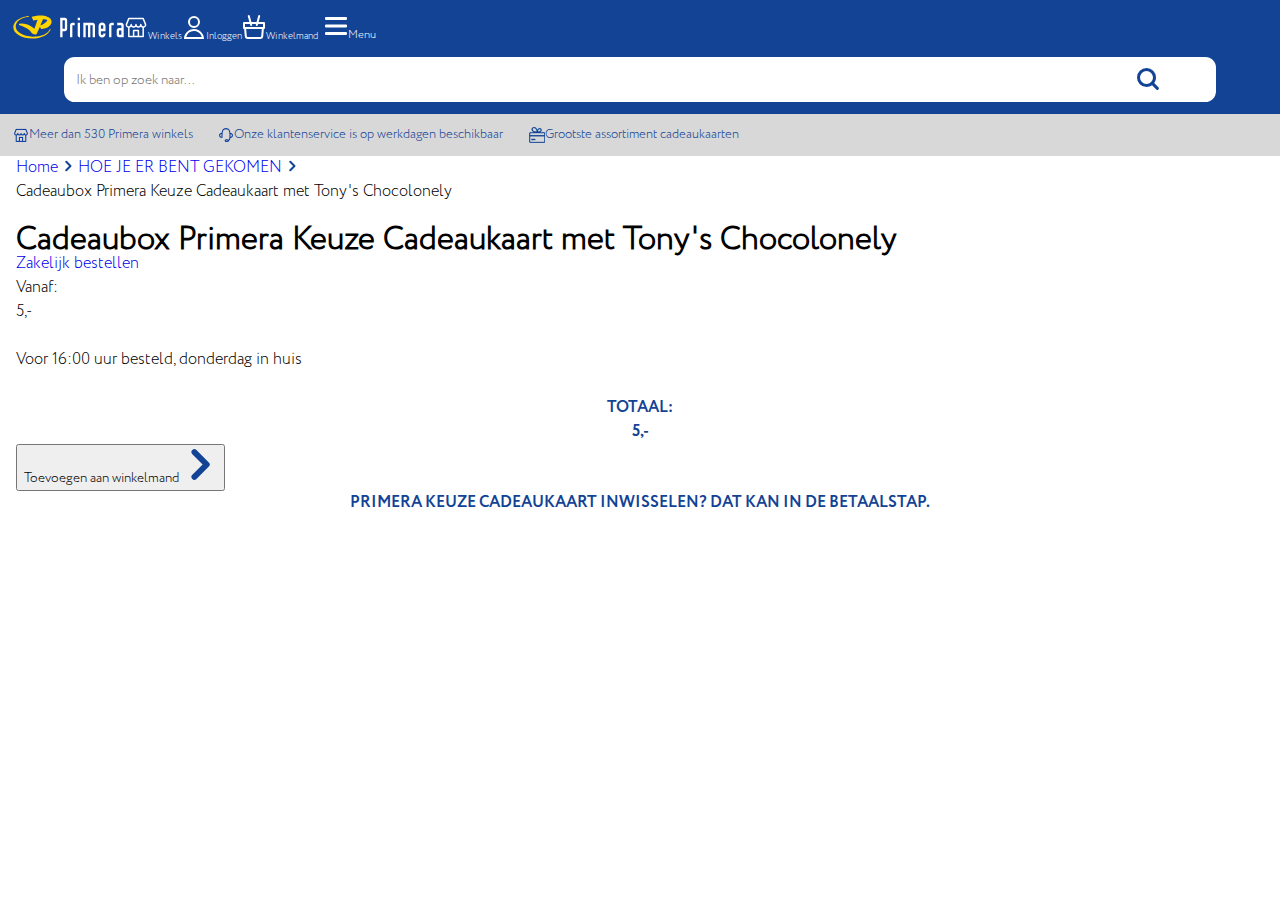
==== cadeaubox.html @ 5484b7c7 "Add files via upload" ====
<!DOCTYPE html>
<html lang="nl">
	


<head>
	<meta charset="UTF-8">
	<meta name="author" content="jouw naam">
	<meta name="viewport" content="width=device-width, initial-scale=1">
	
	<title>Cadeaubox</title>
	
	<link href="styles/product.css" rel="stylesheet">
	<link rel="icon" type="image/svg+xml" href="images/favicon.svg">
</head>

<body>

    <header>
		<ul>
			<li>
				<a href="index.html"><img src="images/icons/logo_primera.svg" alt="het logo van de Primera"></a>
			</li>
			<li>
				<a href="cadeaubox.html"><img src="images/icons/winkel_icon.svg" alt="">Winkels</a> 		<!-- moet er een alt? -->
			</li>	
			<li>
				<a href=""><img src="images/icons/account_icon.svg" alt="">Inloggen</a>
			</li>
			<li>
				<a href=""><img src="images/icons/winkelmand_icon.svg" alt="">Winkelmand</a>
			</li>

		<!-- met hulp van codepen -->
			<button aria-hidden="false">
				<img src="images/icons/hamburger_icon.svg" alt="">Menu
			</button>
	</ul>

		<nav> <!-- menu -->
			<article>
				<button aria-hidden="false">
					<img src="images/icons/menu_sluit_icon.svg" alt="kruisje om menu te sluiten">
				</button>

				<p>Menu</p>
			</article>

			<ul>
				<li>
					<a href="#"><img src="images/icons/pijltje_blauw_icon.svg" alt="">Cadeaukaarten</a>
				</li>
				<li>
					<a href="#"><img src="images/icons/pijltje_blauw_icon.svg" alt="">Digitale cadeaukaarten</a>
				</li>
				<li>
					<a href="#"><img src="images/icons/pijltje_blauw_icon.svg" alt="">Cadeaus met naam & foto</a>
				</li>
			</ul>

			<ul>
				<li>
					<a href="#">Winkels</a>
				</li>
				<li>
					<a href="#">Folder</a>
				</li>
				<li>
					<a href="#">Primera Keuze Cadeaukaart</a>
				</li>
			</ul>
		</nav>

		<form>
			<input type="text" placeholder="Ik ben op zoek naar...">
		</form>

		<ul>
			<li>
				<a href="#"><img src="/images/icons/kleine_winkel.png">Meer dan 530 Primera winkels</a>
			</li>
			<li>
				<a href="#"><img src="/images/icons/headset.png">Onze klantenservice is op werkdagen beschikbaar</a>
			</li>
			<li>
				<a href="#"><img src="/images/icons/cadeaukaart.png">Grootste assortiment cadeaukaarten</a>
			</li>
		</ul>

	</header>



    <main>

        <a href="index.html">Home</a>
        <img src="/images/icons/pijltje_blauw_icon.svg" alt="">
        <a href="#">HOE JE ER BENT GEKOMEN</a>
        <img src="/images/icons/pijltje_blauw_icon.svg" alt="">
        <p>Cadeaubox Primera Keuze Cadeaukaart met Tony's Chocolonely</p>

        <img src="" alt="">
        <img src="" alt="">

        <section>
            <h1>Cadeaubox Primera Keuze Cadeaukaart met Tony's Chocolonely</h1>
            <a href="#">Zakelijk bestellen</a>
            <p>Vanaf:<p>
            <p>5,-</p>

            <img src="" alt="">
            <p>Voor 16:00 uur besteld, donderdag in huis</p>
            <img src="" alt="">
        </section>

        <!-- <section>   PRIJSKEUZE  </section> -->

        <article>
            <p>Totaal:</p>
            <p>5,-</p> <!-- micro interactie -->
            <button aria-hidden="false">
                <!-- micro interactie -->
                Toevoegen aan winkelmand
                <img src="/images/icons/pijltje_blauw_icon.svg" alt="">
            </button>
            <p>Primera Keuze Cadeaukaart inwisselen? Dat kan in de betaalstap.</p>
        </article>



    </main>



    
	<script defer src="scripts/script.js"></script>
</body>

</html>
---- styles/product.css ----
@font-face {
    font-family: 'Circe-Regular';
    src: url('/assets/CRC35.otf');
    font-style: normal;
  }
  
  @font-face {
    font-family: 'Circe-Bold';
    src: url('/assets/CRC65.otf');
    font-style: normal;
  }
  
  @font-face {
    font-family: 'EurostileLtStd-Cn';
    src: url('/assets/EurostileLTStd-Cn.otf');
    font-style: normal;
  }
  
  @font-face {
    font-family: 'EurostileLtStd-Bold';
    src: url('/assets/EurostileLTStd_Bold_Condensed.otf');
    font-style: normal;
  }
  
  
  
  
  
  /**************/
  /* CSS REMEDY */
  /**************/
  *, *::after, *::before {
    box-sizing:border-box;  
  }
  
  
  
  
  
  
  /*********************/
  /* CUSTOM PROPERTIES */
  /*********************/
  :root {
      /* startje */
      --color-text:#111;
      --color-background:#eee;
  }
  
  
  
  
  
  /****************/
  /* JOUW STYLING */
  /****************/
  
  /* jouw code */
  * {
    margin: 0;
    text-decoration: none;
    font-family: 'Circe-Regular','Helvetica Neue',sans-serif;
  }
  
  
  body {
      background-color: #fff;
    font-weight: 400;
    line-height: 24px;
  }
  
  
  
  
  
  /* ---------------- */
  /* ---- header ---- */
  /* ---------------- */
  header {
    font-size: 0.8rem;
    line-height: 12px;
    background-color: #134395;;
    padding: 1em;
  }
  
  
  header ul:nth-child(1) {
    display: flex;
    flex-direction: row;
    align-items: center;
    padding: 0;
  }
  
  header ul:nth-child(1) li {
    list-style: none;
    display: flex;
    justify-content: center;
  }
  
  header ul:nth-child(1) a {
      color: #fff;
      text-decoration: none;
    font-size: 0.6rem;
  
    /* width: 2.5em; */
  }
  
  
  header ul:nth-child(1) a img {
    height: 2.5em;
  }
  
  
  
  /* --- zoekbalk --- */
  form {
    text-align: center;
    margin: 1em 0 1em 0;
  }
  
  
  form input {
    border: none;
    border-radius: .8em;
    height: 45px;
    width: 90vw;
    padding: 9px 45px 7px 12px;
    color: #454545;
  
    /* background image idee van https://stackoverflow.com/questions/63179896/displaying-an-image-in-search-bar-html */
    background-image: url("/images/icons/zoek_icon.svg");
    background-repeat: no-repeat;
    background-position: 95%;
    background-size: 1.8em;
  }
  
  
  
  /* --- Het menu --- */
  header button {
    background-color: transparent;
    color: #fff;
    border: none;
    font-size: 0.7rem;
  }
  
  
  header nav {
    background: #e6e8f7;
    position: fixed;
    inset: 0; /* inset is links, rechts, boven en onder samen */
    translate: 100% 0;
    font-size: 1.5rem;
  }
  
  
  header nav.openMenu {
    translate: 0;
    transition: 0.3s;
  }
  
  /* tekst en knop bovenin */
  nav article {
    display: grid;
    grid-template-columns: 1fr 1fr 1fr;
    padding: .6em .5em;
    align-items: center;
  }
  
  
  article button {
    grid-column: -1;
  }
  
  
  article button img {
    width: 35px;
    height: auto;
  }
  
  
  article p {
    grid-column: 2;
    text-align: center;
    color: #134395;
    text-transform: uppercase;
    font-size: 1rem;
    grid-area: 1/4/1/1; /* Met hulp van Demi */
    font-family: 'Circe-Bold','Helvetica Neue',sans-serif;
  }
  
  /* nav elementen wit */
  nav ul {
    width: 100%;
    padding: 0;
  }
  
  
  nav li {
    list-style: none;
    background-color: #fff;
    line-height: 24px;
    border-bottom: 1px solid #a6b2e7;
    padding: .6em .8em .6em .6em;
  }
  
  
  nav img {
    width: .6em;
    height: auto;
    /* justify-content: flex-end; */
  }
  
  
  nav li a {
    color: #134395;
    font-weight: 300;
    font-size: 1.3rem;
  }
  
  
  nav ul:nth-child(2) li:nth-child(1) { /* anders is de bovenste lijn dunner dan alle andere */
    border-top: 1px solid #a6b2e7;
  }
  
  /* nav elementen blauw */
  nav ul:nth-child(3) li {
    list-style: none;
    background-color: transparent;
    line-height: 24px;
  
    border-bottom: 1px solid #a6b2e7;
    width: 100%;
    padding: 8px 8px 8px 16px;
  }
  
  
  nav ul:nth-child(3) li a {
    font-size: 1rem;
    color: #134395;
    font-weight: 400;
  }
  
  
  nav ul:nth-child(3) li:nth-child(3) { /* zodat de onderste geen border heeft */
    border-bottom: 0;
  }
  
  
  
  /* --- onderste deel van header --- */
  header>ul:nth-of-type(2) {
    /* width: 100vw; */
    background-color: #d8d8d8;
    margin: 0 -1em -1em -1em; /* min om zo het hele scherm op te nemen */
    padding: 0;
    
    display: flex;
    flex-direction: row;
  }
  
  
  header>ul:nth-of-type(2)>li {
    list-style: none;
    padding: 1em;
  
    /* flex-direction: column; */
  }
  
  
  header>ul:nth-of-type(2) a {
    color: #134395;;
    display: flex;
    align-items: center;
  }
  
  
  header>ul:nth-of-type(2) img {
    width: 1rem;
    height: auto;
  }
  
  
  /* header>ul>li:nth-child(1) {
    translate: -100% 0;
  } */

  
  


/* -------------- */
/* ---- main ---- */
/* -------------- */
main {
    padding: 0 1em;
  }
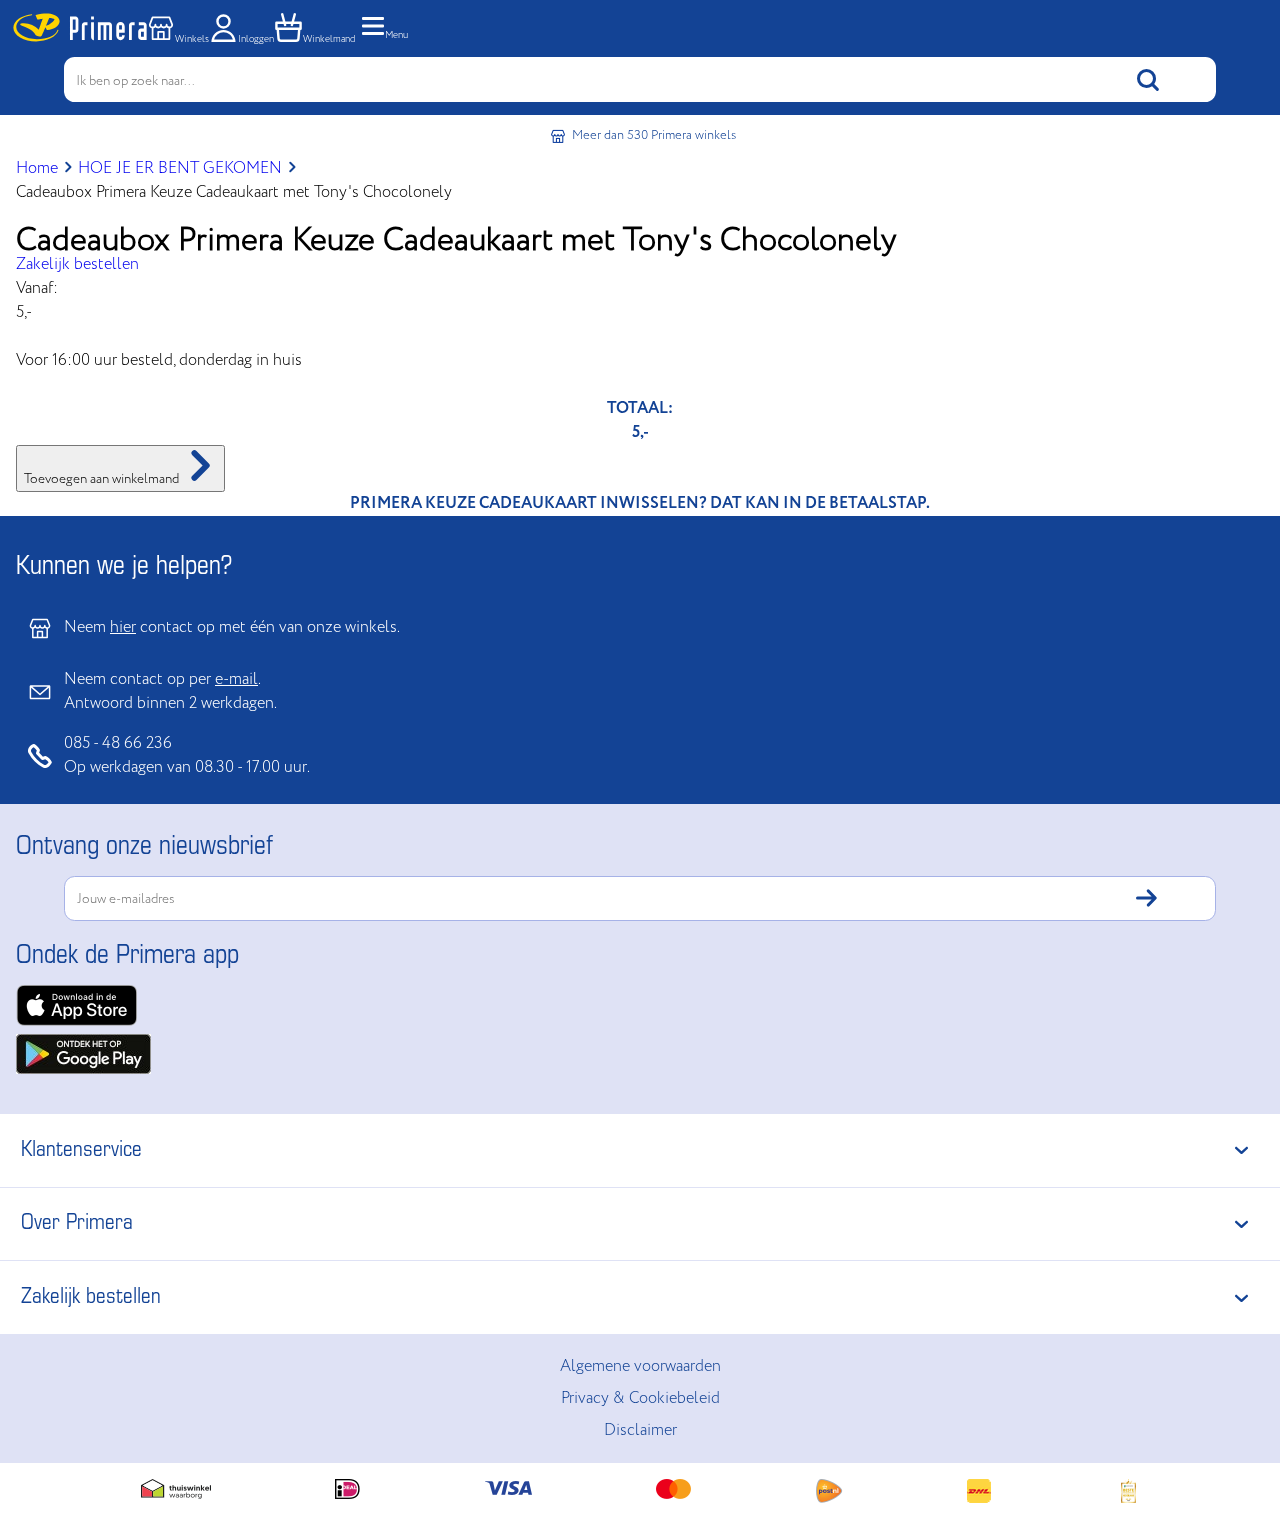
==== commit caea6831: "Add files via upload" ====
--- a/cadeaubox.html
+++ b/cadeaubox.html
@@ -16,7 +16,7 @@
 
 <body>
 
-    <header>
+	<header>
 		<ul>
 			<li>
 				<a href="index.html"><img src="images/icons/logo_primera.svg" alt="het logo van de Primera"></a>
@@ -25,20 +25,19 @@
 				<a href="cadeaubox.html"><img src="images/icons/winkel_icon.svg" alt="">Winkels</a> 		<!-- moet er een alt? -->
 			</li>	
 			<li>
-				<a href=""><img src="images/icons/account_icon.svg" alt="">Inloggen</a>
-			</li>
-			<li>
-				<a href=""><img src="images/icons/winkelmand_icon.svg" alt="">Winkelmand</a>
-			</li>
-
-		<!-- met hulp van codepen -->
+				<a href="#"><img src="images/icons/account_icon.svg" alt="">Inloggen</a>
+			</li>
+			<li>
+				<a href="#"><img src="images/icons/winkelmand_icon.svg" alt="">Winkelmand</a>
+			</li>
+
 			<button aria-hidden="false">
 				<img src="images/icons/hamburger_icon.svg" alt="">Menu
 			</button>
-	</ul>
+		</ul>
 
 		<nav> <!-- menu -->
-			<article>
+			<article aria-hidden="true">
 				<button aria-hidden="false">
 					<img src="images/icons/menu_sluit_icon.svg" alt="kruisje om menu te sluiten">
 				</button>
@@ -46,7 +45,7 @@
 				<p>Menu</p>
 			</article>
 
-			<ul>
+			<ul aria-hidden="true">
 				<li>
 					<a href="#"><img src="images/icons/pijltje_blauw_icon.svg" alt="">Cadeaukaarten</a>
 				</li>
@@ -58,7 +57,7 @@
 				</li>
 			</ul>
 
-			<ul>
+			<ul aria-hidden="true">
 				<li>
 					<a href="#">Winkels</a>
 				</li>
@@ -77,13 +76,13 @@
 
 		<ul>
 			<li>
-				<a href="#"><img src="/images/icons/kleine_winkel.png">Meer dan 530 Primera winkels</a>
-			</li>
-			<li>
-				<a href="#"><img src="/images/icons/headset.png">Onze klantenservice is op werkdagen beschikbaar</a>
-			</li>
-			<li>
-				<a href="#"><img src="/images/icons/cadeaukaart.png">Grootste assortiment cadeaukaarten</a>
+				<a href="#"><img src="images/icons/kleine_winkel.png" alt="">Meer dan 530 Primera winkels</a>
+			</li>
+			<li>
+				<a href="#"><img src="images/icons/headset.png" alt="">Onze klantenservice is op werkdagen beschikbaar</a>
+			</li>
+			<li>
+				<a href="#"><img src="images/icons/cadeaukaart.png" alt="">Grootste assortiment cadeaukaarten</a>
 			</li>
 		</ul>
 
@@ -131,6 +130,74 @@
     </main>
 
 
+	<footer>
+
+		<section>
+			<h2>Kunnen we je helpen?</h2>
+			<img src="images/icons/winkel_icon.svg" alt="">
+			<img src="images/icons/mail_icon.svg" alt="">
+			<img src="images/icons/telefoon_icon.svg" alt="">
+			<p>Neem <a href="#">hier</a> contact op met één van onze winkels.</p>
+			<p>Neem contact op per <a href="#">e-mail</a>. 
+				<br> Antwoord binnen 2 werkdagen.</p>
+			<p>085 - 48 66 236 
+				<br> Op werkdagen van 08.30 - 17.00 uur.</p>
+		</section>
+
+		<section>
+			<h2>Ontvang onze nieuwsbrief</h2>
+			<form>
+				<input type="text" placeholder="Jouw e-mailadres">
+			</form>
+			<h3>Ondek de Primera app</h3>
+			<a href="#"><img src="images/app-store-badge.png" alt=""></a>
+			<a href="#"><img src="images/play-store-badge.jpg" alt=""></a>
+		</section>
+
+		<ul>
+			<li>Klantenservice <img src="images/icons/pijltje_omlaag_icon.svg" alt=""></li>
+			<li>Over Primera <img src="images/icons/pijltje_omlaag_icon.svg" alt=""></li>
+			<li>Zakelijk bestellen <img src="images/icons/pijltje_omlaag_icon.svg" alt=""></li>
+		</ul>
+
+		<ul>
+			<li>
+				<a href="#">Algemene voorwaarden</a>
+			</li>
+			<li>
+				<a href="#">Privacy & Cookiebeleid</a>
+			</li>
+			<li>
+				<a href="#">Disclaimer</a>
+			</li>
+		</ul>
+
+		<article>
+			<a href="#">
+				<img src="images/footer_2.png" alt="het logo van Thuiswinkel Waarborg">
+			</a>
+			<a href="#">
+				<img src="images/footer_3.png" alt="het logo van Ideal">
+			</a>
+			<a href="#">
+				<img src="images/footer_4.png" alt="het logo van Visa">
+			</a>
+			<a href="#">
+				<img src="images/footer_5.png" alt="het logo van Mastercard">
+			</a>
+			<a href="#">
+				<img src="images/footer_6.png" alt="het logo van PostNL">
+			</a>
+			<a href="#">
+				<img src="images/footer_7.png" alt="het logo van DHL">
+			</a>
+			<a href="#">
+				<img src="images/footer_1.png" alt="het logo van ABN-AMRO retailer of the year Netherlands, 2021 tot 2022">
+			</a>
+		</article>
+
+	</footer>
+
 
     
 	<script defer src="scripts/script.js"></script>
--- a/styles/product.css
+++ b/styles/product.css
@@ -74,224 +74,470 @@
   
   
   /* ---------------- */
-  /* ---- header ---- */
-  /* ---------------- */
-  header {
-    font-size: 0.8rem;
-    line-height: 12px;
-    background-color: #134395;;
-    padding: 1em;
-  }
-  
-  
-  header ul:nth-child(1) {
-    display: flex;
-    flex-direction: row;
-    align-items: center;
-    padding: 0;
-  }
-  
-  header ul:nth-child(1) li {
-    list-style: none;
-    display: flex;
-    justify-content: center;
-  }
-  
-  header ul:nth-child(1) a {
-      color: #fff;
-      text-decoration: none;
-    font-size: 0.6rem;
-  
-    /* width: 2.5em; */
-  }
-  
-  
-  header ul:nth-child(1) a img {
-    height: 2.5em;
-  }
-  
-  
-  
-  /* --- zoekbalk --- */
-  form {
-    text-align: center;
-    margin: 1em 0 1em 0;
-  }
-  
-  
-  form input {
-    border: none;
-    border-radius: .8em;
-    height: 45px;
-    width: 90vw;
-    padding: 9px 45px 7px 12px;
-    color: #454545;
-  
-    /* background image idee van https://stackoverflow.com/questions/63179896/displaying-an-image-in-search-bar-html */
-    background-image: url("/images/icons/zoek_icon.svg");
-    background-repeat: no-repeat;
-    background-position: 95%;
-    background-size: 1.8em;
-  }
-  
-  
-  
-  /* --- Het menu --- */
-  header button {
-    background-color: transparent;
-    color: #fff;
-    border: none;
-    font-size: 0.7rem;
-  }
-  
-  
-  header nav {
-    background: #e6e8f7;
-    position: fixed;
-    inset: 0; /* inset is links, rechts, boven en onder samen */
-    translate: 100% 0;
-    font-size: 1.5rem;
-  }
-  
-  
-  header nav.openMenu {
-    translate: 0;
-    transition: 0.3s;
-  }
-  
-  /* tekst en knop bovenin */
-  nav article {
-    display: grid;
-    grid-template-columns: 1fr 1fr 1fr;
-    padding: .6em .5em;
-    align-items: center;
-  }
-  
-  
-  article button {
-    grid-column: -1;
-  }
-  
-  
-  article button img {
-    width: 35px;
-    height: auto;
-  }
-  
-  
-  article p {
-    grid-column: 2;
-    text-align: center;
-    color: #134395;
-    text-transform: uppercase;
-    font-size: 1rem;
-    grid-area: 1/4/1/1; /* Met hulp van Demi */
-    font-family: 'Circe-Bold','Helvetica Neue',sans-serif;
-  }
-  
-  /* nav elementen wit */
-  nav ul {
-    width: 100%;
-    padding: 0;
-  }
-  
-  
-  nav li {
-    list-style: none;
-    background-color: #fff;
-    line-height: 24px;
-    border-bottom: 1px solid #a6b2e7;
-    padding: .6em .8em .6em .6em;
-  }
-  
-  
-  nav img {
-    width: .6em;
-    height: auto;
-    /* justify-content: flex-end; */
-  }
-  
-  
-  nav li a {
-    color: #134395;
-    font-weight: 300;
-    font-size: 1.3rem;
-  }
-  
-  
-  nav ul:nth-child(2) li:nth-child(1) { /* anders is de bovenste lijn dunner dan alle andere */
-    border-top: 1px solid #a6b2e7;
-  }
-  
-  /* nav elementen blauw */
-  nav ul:nth-child(3) li {
-    list-style: none;
-    background-color: transparent;
-    line-height: 24px;
-  
-    border-bottom: 1px solid #a6b2e7;
-    width: 100%;
-    padding: 8px 8px 8px 16px;
-  }
-  
-  
-  nav ul:nth-child(3) li a {
-    font-size: 1rem;
-    color: #134395;
-    font-weight: 400;
-  }
-  
-  
-  nav ul:nth-child(3) li:nth-child(3) { /* zodat de onderste geen border heeft */
-    border-bottom: 0;
-  }
-  
-  
-  
-  /* --- onderste deel van header --- */
-  header>ul:nth-of-type(2) {
-    /* width: 100vw; */
-    background-color: #d8d8d8;
-    margin: 0 -1em -1em -1em; /* min om zo het hele scherm op te nemen */
-    padding: 0;
-    
-    display: flex;
-    flex-direction: row;
-  }
-  
-  
-  header>ul:nth-of-type(2)>li {
-    list-style: none;
-    padding: 1em;
-  
-    /* flex-direction: column; */
-  }
-  
-  
-  header>ul:nth-of-type(2) a {
-    color: #134395;;
-    display: flex;
-    align-items: center;
-  }
-  
-  
-  header>ul:nth-of-type(2) img {
-    width: 1rem;
-    height: auto;
-  }
-  
-  
-  /* header>ul>li:nth-child(1) {
-    translate: -100% 0;
-  } */
-
-  
-  
-
+/* ---- header ---- */
+/* ---------------- */
+header {
+  font-size: 0.8rem;
+  line-height: 12px;
+  background-color: #134395;;
+  padding: 1em;
+}
+
+
+header ul:nth-child(1) {
+  display: flex;
+  padding: 0;
+}
+
+header ul:nth-child(1) li {
+  list-style: none;
+  display: flex;
+  text-align: center;
+
+}
+
+header ul:nth-child(1) a {
+	color: #fff;
+	text-decoration: none;
+  font-size: 0.6rem;
+  align-self: center;
+}
+
+
+header ul:nth-child(1) a img {
+  height: 3em;
+}
+
+
+
+/* --- zoekbalk --- */
+form {
+  text-align: center;
+  margin: 1em 0 1em 0;
+}
+
+
+form input {
+  border: none;
+  border-radius: .8em;
+  height: 45px;
+  width: 90vw;
+  padding: 9px 45px 7px 12px;
+  color: #454545;
+
+  /* background image idee van https://stackoverflow.com/questions/63179896/displaying-an-image-in-search-bar-html */
+  background-image: url("/images/icons/zoek_icon.svg");
+  background-repeat: no-repeat;
+  background-position: 95%;
+  background-size: 1.8em;
+}
+
+
+
+/* --- Het menu --- */
+header button {
+  background-color: transparent;
+  color: #fff;
+  border: none;
+  font-size: 0.6rem;
+  align-self: baseline;
+}
+
+
+header nav {
+  background: #e6e8f7;
+  position: fixed;
+  inset: 0; /* inset is links, rechts, boven en onder samen */
+  translate: 100% 0;
+  font-size: 1.5rem;
+  z-index: 1;  /* met hulp van https://css-tricks.com/almanac/properties/z/z-index/ */
+}
+
+
+header nav.openMenu {
+  translate: 0;
+  transition: 0.3s;
+}
+
+/* tekst en knop bovenin */
+nav article {
+  display: grid;
+  grid-template-columns: 1fr 1fr 1fr;
+  padding: .6em .5em;
+  align-items: center;
+}
+
+
+article button {
+  grid-column: -1;
+}
+
+
+article button img {
+  width: 35px;
+  height: auto;
+}
+
+
+article p {
+  grid-column: 2;
+  text-align: center;
+  color: #134395;
+  text-transform: uppercase;
+  font-size: 1rem;
+  grid-area: 1/4/1/1; /* Met hulp van Demi */
+  font-family: 'Circe-Bold','Helvetica Neue',sans-serif;
+}
+
+/* nav elementen wit */
+nav ul {
+  width: 100%;
+  padding: 0;
+}
+
+
+nav li {
+  list-style: none;
+  background-color: #fff;
+  line-height: 24px;
+  border-bottom: 1px solid #a6b2e7;
+  padding: .6em .8em .6em .6em;
+}
+
+
+nav li a {
+  color: #134395;
+  font-weight: 300;
+  font-size: 1.3rem;
+
+  display: flex;
+  justify-content: flex-start;
+}
+
+
+nav li a img {
+  width: .6em;
+  height: .6em;
+  align-self: center;
+  justify-self: flex-end;
+  /* margin-left: auto; */
+}
+
+
+nav ul:nth-child(2) li:nth-child(1) { /* anders is de bovenste lijn dunner dan alle andere */
+  border-top: 1px solid #a6b2e7;
+}
+
+/* nav elementen blauw */
+nav ul:nth-child(3) li {
+  list-style: none;
+  background-color: transparent;
+  line-height: 24px;
+
+  border-bottom: 1px solid #a6b2e7;
+  width: 100%;
+  padding: 8px 8px 8px 16px;
+}
+
+
+nav ul:nth-child(3) li a {
+  font-size: 1rem;
+  color: #134395;
+  font-weight: 400;
+}
+
+
+nav ul:nth-child(3) li:nth-child(3) { /* zodat de onderste geen border heeft */
+  border-bottom: 0;
+}
+
+
+
+/* --- onderste deel van header --- */
+header>ul:nth-of-type(2) {
+  background-color: #fff;
+  margin: 0 -1em -1em -1em; /* min om zo het hele scherm op te nemen */
+  padding: 0;
+
+  overflow: scroll; /* zorgt ervoor dat de lijst srolled */
+  white-space: nowrap; /* zorgt ervoor dat de lijst op gelijke hoogte blijft met hulp van https://developer.mozilla.org/en-US/docs/Web/CSS/white-space*/
+}
+
+
+header>ul:nth-of-type(2)>li {
+  list-style: none;
+  padding: 1em;
+
+  display: inline-block; /* zorgt ervoor dat de content niet meer ruimte opneemt dan gegeven > dus naast elkaar ipv onder */
+  width: 100vw;
+}
+
+
+header>ul:nth-of-type(2) a {
+  color: #134395;;
+  display: flex;
+  align-items: center;  /* voor image en text naast elkaar */
+  justify-content: center;
+}
+
+
+header>ul:nth-of-type(2) img {
+  width: 1rem;
+  height: auto;
+  margin: 0 0.5em;  /* voor ruimte tussen img en tekst (margin ipv padding vanwege borderbox) */
+}
+
+/* animatie */
+header>ul:nth-of-type(2)>li:nth-of-type(1) {
+  position: relative;
+  animation-name: balk;
+  animation-duration: 20s;
+  animation-delay: 0s;
+  animation-iteration-count: infinite;
+  animation-fill-mode: forwards;
+}
+
+
+@keyframes balk {
+  0%   {background-color:#fff; left:0vw; top:0vw;}
+  30%  {background-color:#fff; left:0vw; top:0vw;}
+  
+  33%  {background-color:#fff; left:-100vw; top:0vw;}
+  63%  {background-color:#fff; left:-100vw; top:0vw;}
+  
+  66%  {background-color:#fff; left:-200vw; top:0vw;}
+  96%  {background-color:#fff; left:-200vw; top:0vw;}
+}
+
+
+
+header>ul:nth-of-type(2)>li:nth-of-type(2) {
+  position: relative;
+  animation-name: balk2;
+  animation-duration: 20s;
+  animation-delay: 0s;
+  animation-iteration-count: infinite;
+  animation-fill-mode: forwards;
+
+}
+
+
+@keyframes balk2 {
+  0%   {background-color:#fff; left:0vw; top:0vw;}
+  30%  {background-color:#fff; left:0vw; top:0vw;}
+  
+  33%  {background-color:#fff; left:-100vw; top:0vw;}
+  63%  {background-color:#fff; left:-100vw; top:0vw;}
+  
+  66%  {background-color:#fff; left:-200vw; top:0vw;}
+  96%  {background-color:#fff; left:-200vw; top:0vw;}
+}
+
+
+
+header>ul:nth-of-type(2)>li:nth-of-type(3) {
+  position: relative;
+  animation-name: balk3;
+  animation-duration: 20s;
+  animation-delay: 0s;
+  animation-iteration-count: infinite;
+  animation-fill-mode: forwards;
+
+}
+
+
+@keyframes balk3 {
+  0%   {background-color:#fff; left:0vw; top:0vw;}
+  30%  {background-color:#fff; left:0vw; top:0vw;}
+  
+  33%  {background-color:#fff; left:-100vw; top:0vw;}
+  63%  {background-color:#fff; left:-100vw; top:0vw;}
+  
+  66%  {background-color:#fff; left:-200vw; top:0vw;}
+  96%  {background-color:#fff; left:-200vw; top:0vw;}
+}
+
+
+  
+  
 
 /* -------------- */
 /* ---- main ---- */
 /* -------------- */
 main {
     padding: 0 1em;
-  }+  }
+
+
+
+
+
+/* ---------------- */
+/* ---- footer ---- */
+/* ---------------- */
+
+/* --- kunnen we helpen --- */
+footer section:nth-of-type(1) {
+  background-color: #134395;
+  color: #fff;
+  display: grid;
+  grid-template-columns: 3em 1fr 1fr;
+  grid-template-rows: 1fr 1fr 1fr 1fr;
+
+  padding: 1rem 0 1rem 1rem;
+  align-items: center;
+}
+
+
+footer section:nth-of-type(1) h2 {
+  grid-column: 1/-1;
+  padding: 1.5rem 0 1rem 0;
+
+  font-family: 'EurostileLtStd-Cn','Helvetica Neue',sans-serif;
+  font-size: 1.6em;
+  font-weight: 400;
+}
+
+/* images */
+footer section:nth-of-type(1) img {
+  width: 1.5em;
+  justify-self: center; /* Met hulp van https://css-tricks.com/snippets/css/complete-guide-grid/ */
+}
+
+footer section:nth-of-type(1) img:nth-of-type(1) {
+  grid-row: 2;
+  grid-column: 1;
+}
+
+footer section:nth-of-type(1) img:nth-of-type(2) {
+  grid-row: 3;
+  grid-column: 1;
+}
+
+footer section:nth-of-type(1) img:nth-of-type(3) {
+  grid-row: 4;
+  grid-column: 1;
+}
+
+/* tekst */
+footer section:nth-of-type(1) a {
+  color: #fff;
+  text-decoration: underline;
+}
+
+footer section:nth-of-type(1) p:nth-of-type(1) {
+  grid-row: 2;
+  grid-column: 2/-1;
+  padding: 0 8em 0 0;
+}
+
+footer section:nth-of-type(1) p:nth-of-type(2) {
+  grid-row: 3;
+  grid-column: 2/-1;
+}
+
+footer section:nth-of-type(1) p:nth-of-type(3) {
+  grid-row: 4;
+  grid-column: 2/-1;
+}
+
+
+
+/* --- nieuwsbrief --- */
+footer section:nth-of-type(2) {
+  background-color: #DFE2F5;
+  color: #134395;
+  padding: 2rem 1rem 2rem 1rem;
+
+  display: flex;
+  flex-direction: column;
+}
+
+
+footer section:nth-of-type(2) h2, h3 {
+  font-family: 'EurostileLtStd-Cn','Helvetica Neue',sans-serif;
+  font-size: 1.6em;
+  font-weight: 400;
+  padding: 0 0 1rem 0;
+}
+
+
+footer form {
+  text-align: center;
+  margin: 0 0 1.5em 0;
+}
+
+
+footer form input {
+  border: solid .1rem;
+  border-color: #a6b2e7;
+  border-radius: .8em;
+  height: 45px;
+  width: 90vw;
+  padding: 9px 45px 7px 12px;
+  color: #134395;
+
+  background-image: url("/images/icons/inschrijven_icon.svg");
+  background-repeat: no-repeat;
+  background-position: 95%;
+  background-size: 1.8em;
+}
+
+
+
+/* --- uitklapbare lijst --- */
+footer>ul:nth-of-type(1) {
+  width: 100%;
+  padding: 0;
+}
+
+
+footer>ul:nth-of-type(1) li {
+  list-style: none;
+  background-color: #fff;
+  line-height: 1.5em;
+  border-bottom: 1px solid #DFE2F5;
+  padding: 1em 1.5em 1em 1em;
+
+  display: flex;
+  align-items: center;
+  justify-content: flex-start;
+
+  color: #134395;
+  font-weight: 400;
+  font-size: 1.3rem;
+  font-family: 'EurostileLtStd-Cn','Helvetica Neue',sans-serif;
+}
+
+
+footer>ul:nth-of-type(1) img {
+  width: .7em;
+  height: auto;
+  margin-left: auto;
+}
+
+
+
+/* --- onderste lijst --- */
+footer>ul:nth-of-type(2) {
+  background-color: #DFE2F5;
+  list-style: none;
+  text-align: center;
+  padding: 1rem 0 1rem 0;
+}
+
+
+footer>ul:nth-of-type(2) a {
+  color: #134395;
+  font-size: 1em;
+  line-height: 2rem;
+}
+
+
+
+/* --- afbeeldingen onderaan --- */
+footer article {
+  display: flex;
+  justify-content: space-evenly;
+  padding: 1em;
+}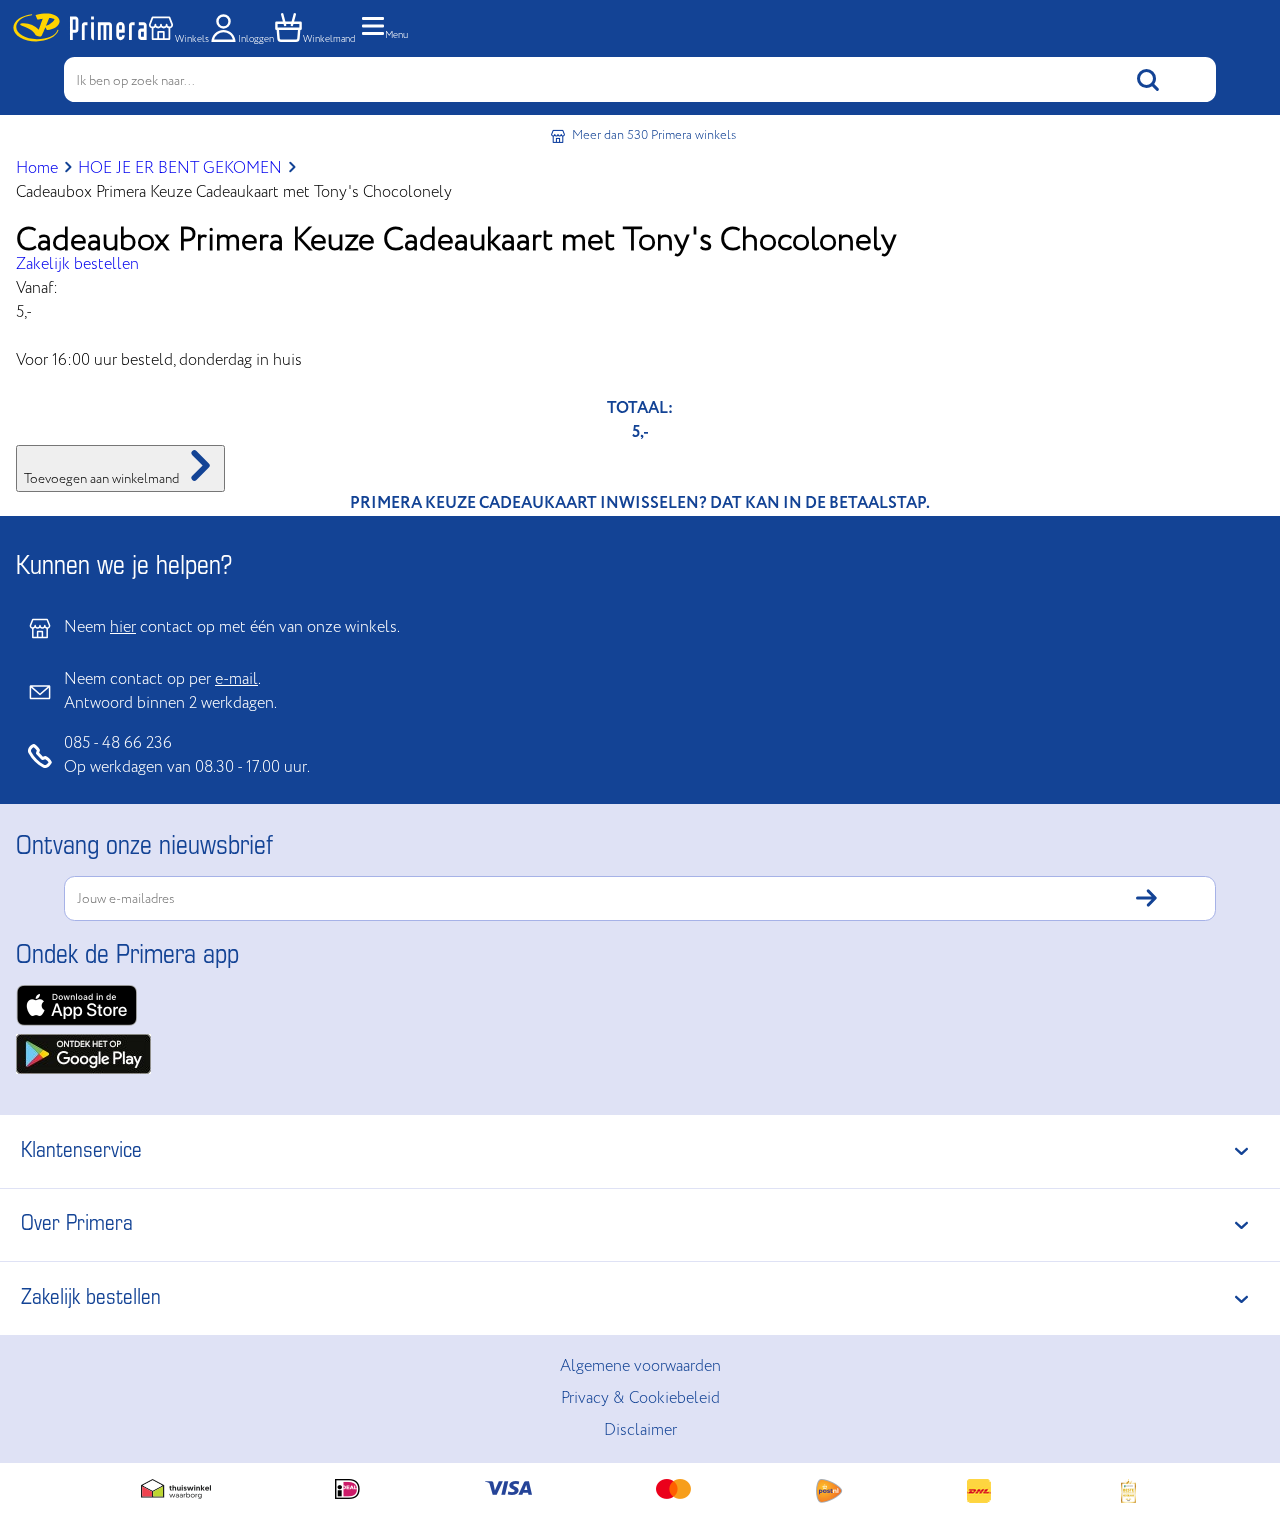
==== commit 2c0a7cb3: "Add files via upload" ====
--- a/cadeaubox.html
+++ b/cadeaubox.html
@@ -47,13 +47,13 @@
 
 			<ul aria-hidden="true">
 				<li>
-					<a href="#"><img src="images/icons/pijltje_blauw_icon.svg" alt="">Cadeaukaarten</a>
-				</li>
-				<li>
-					<a href="#"><img src="images/icons/pijltje_blauw_icon.svg" alt="">Digitale cadeaukaarten</a>
-				</li>
-				<li>
-					<a href="#"><img src="images/icons/pijltje_blauw_icon.svg" alt="">Cadeaus met naam & foto</a>
+					<a href="#">Cadeaukaarten<img src="images/icons/pijltje_blauw_icon.svg" alt=""></a>
+				</li>
+				<li>
+					<a href="#">Digitale cadeaukaarten<img src="images/icons/pijltje_blauw_icon.svg" alt=""></a>
+				</li>
+				<li>
+					<a href="#">Cadeaus met naam & foto<img src="images/icons/pijltje_blauw_icon.svg" alt=""></a>
 				</li>
 			</ul>
 
@@ -154,24 +154,43 @@
 			<a href="#"><img src="images/play-store-badge.jpg" alt=""></a>
 		</section>
 
+		<details> 	<!-- Met hulp van https://developer.mozilla.org/en-US/docs/Web/HTML/Element/summary -->
+			<summary>Klantenservice <img src="images/icons/pijltje_omlaag_icon.svg" alt=""></summary>
+			<article>
+				<a href="#">Saldo controleren</a>
+				<a href="#">Bestellen & ontvangen</a>
+				<a href="#">Betalen</a>
+			</article>
+		</details>
+		<details>
+			<summary>Over Primera <img src="images/icons/pijltje_omlaag_icon.svg" alt=""></summary>
+			<article>
+				<a href="#">Winkels</a>
+				<a href="#">Folder</a>
+				<a href="#">Ondernemer worden</a>
+			</article>
+		</details>
+		<details>
+			<summary>Zakelijk bestellen <img src="images/icons/pijltje_omlaag_icon.svg" alt=""></summary>
+			<article>	
+				<a href="#">Bestellen</a>
+				<a href="#">Offerte aanvragen</a>
+				<a href="#">Primera Keuze Cadeaukaart</a>
+			</article>
+		</details>
+
 		<ul>
-			<li>Klantenservice <img src="images/icons/pijltje_omlaag_icon.svg" alt=""></li>
-			<li>Over Primera <img src="images/icons/pijltje_omlaag_icon.svg" alt=""></li>
-			<li>Zakelijk bestellen <img src="images/icons/pijltje_omlaag_icon.svg" alt=""></li>
+			<li>
+				<a href="#">Algemene voorwaarden</a>
+			</li>
+			<li>
+				<a href="#">Privacy & Cookiebeleid</a>
+			</li>
+			<li>
+				<a href="#">Disclaimer</a>
+			</li>
 		</ul>
 
-		<ul>
-			<li>
-				<a href="#">Algemene voorwaarden</a>
-			</li>
-			<li>
-				<a href="#">Privacy & Cookiebeleid</a>
-			</li>
-			<li>
-				<a href="#">Disclaimer</a>
-			</li>
-		</ul>
-
 		<article>
 			<a href="#">
 				<img src="images/footer_2.png" alt="het logo van Thuiswinkel Waarborg">
@@ -197,6 +216,7 @@
 		</article>
 
 	</footer>
+
 
 
     
--- a/styles/product.css
+++ b/styles/product.css
@@ -1,24 +1,24 @@
 @font-face {
     font-family: 'Circe-Regular';
-    src: url('/assets/CRC35.otf');
+    src: url('../assets/CRC35.otf');
     font-style: normal;
   }
   
   @font-face {
     font-family: 'Circe-Bold';
-    src: url('/assets/CRC65.otf');
+    src: url('../assets/CRC65.otf');
     font-style: normal;
   }
   
   @font-face {
     font-family: 'EurostileLtStd-Cn';
-    src: url('/assets/EurostileLTStd-Cn.otf');
+    src: url('../assets/EurostileLTStd-Cn.otf');
     font-style: normal;
   }
   
   @font-face {
     font-family: 'EurostileLtStd-Bold';
-    src: url('/assets/EurostileLTStd_Bold_Condensed.otf');
+    src: url('../assets/EurostileLTStd_Bold_Condensed.otf');
     font-style: normal;
   }
   
@@ -37,43 +37,43 @@
   
   
   
-  
-  /*********************/
-  /* CUSTOM PROPERTIES */
-  /*********************/
-  :root {
-      /* startje */
-      --color-text:#111;
-      --color-background:#eee;
-  }
-  
-  
-  
-  
-  
-  /****************/
-  /* JOUW STYLING */
-  /****************/
-  
-  /* jouw code */
-  * {
-    margin: 0;
-    text-decoration: none;
-    font-family: 'Circe-Regular','Helvetica Neue',sans-serif;
-  }
-  
-  
-  body {
-      background-color: #fff;
-    font-weight: 400;
-    line-height: 24px;
-  }
-  
-  
-  
-  
-  
-  /* ---------------- */
+
+/*********************/
+/* CUSTOM PROPERTIES */
+/*********************/
+:root {
+    /* startje */
+    --color-text:#111;
+    --color-background:#eee;
+}
+
+
+
+
+
+/****************/
+/* JOUW STYLING */
+/****************/
+
+/* jouw code */
+* {
+  margin: 0;
+  text-decoration: none;
+  font-family: 'Circe-Regular','Helvetica Neue',sans-serif;
+}
+
+
+body {
+    background-color: #fff;
+  font-weight: 400;
+  line-height: 24px;
+}
+  
+  
+  
+  
+  
+/* ---------------- */
 /* ---- header ---- */
 /* ---------------- */
 header {
@@ -126,7 +126,7 @@
   color: #454545;
 
   /* background image idee van https://stackoverflow.com/questions/63179896/displaying-an-image-in-search-bar-html */
-  background-image: url("/images/icons/zoek_icon.svg");
+  background-image: url("../images/icons/zoek_icon.svg");
   background-repeat: no-repeat;
   background-position: 95%;
   background-size: 1.8em;
@@ -219,12 +219,11 @@
   width: .6em;
   height: .6em;
   align-self: center;
-  justify-self: flex-end;
-  /* margin-left: auto; */
-}
-
-
-nav ul:nth-child(2) li:nth-child(1) { /* anders is de bovenste lijn dunner dan alle andere */
+  margin-left: auto;
+}
+
+
+nav ul:nth-of-type(1) li:nth-child(1) { /* anders is de bovenste lijn dunner dan alle andere */
   border-top: 1px solid #a6b2e7;
 }
 
@@ -477,7 +476,7 @@
   padding: 9px 45px 7px 12px;
   color: #134395;
 
-  background-image: url("/images/icons/inschrijven_icon.svg");
+  background-image: url("../images/icons/inschrijven_icon.svg");
   background-repeat: no-repeat;
   background-position: 95%;
   background-size: 1.8em;
@@ -486,17 +485,17 @@
 
 
 /* --- uitklapbare lijst --- */
-footer>ul:nth-of-type(1) {
+details {
   width: 100%;
   padding: 0;
 }
 
 
-footer>ul:nth-of-type(1) li {
+details summary {
   list-style: none;
   background-color: #fff;
   line-height: 1.5em;
-  border-bottom: 1px solid #DFE2F5;
+  border-top: 1px solid #DFE2F5;
   padding: 1em 1.5em 1em 1em;
 
   display: flex;
@@ -510,16 +509,29 @@
 }
 
 
-footer>ul:nth-of-type(1) img {
+details img {
   width: .7em;
   height: auto;
   margin-left: auto;
 }
 
 
+details article {
+  display: flex;
+  flex-direction: column;
+
+}
+
+
+details article a {
+  padding-left: .5em;
+  color: #134395;
+}
+
+
 
 /* --- onderste lijst --- */
-footer>ul:nth-of-type(2) {
+footer>ul:nth-of-type(1) {
   background-color: #DFE2F5;
   list-style: none;
   text-align: center;
@@ -527,7 +539,7 @@
 }
 
 
-footer>ul:nth-of-type(2) a {
+footer>ul:nth-of-type(1) a {
   color: #134395;
   font-size: 1em;
   line-height: 2rem;
@@ -540,4 +552,11 @@
   display: flex;
   justify-content: space-evenly;
   padding: 1em;
-}+}
+
+
+
+
+
+
+
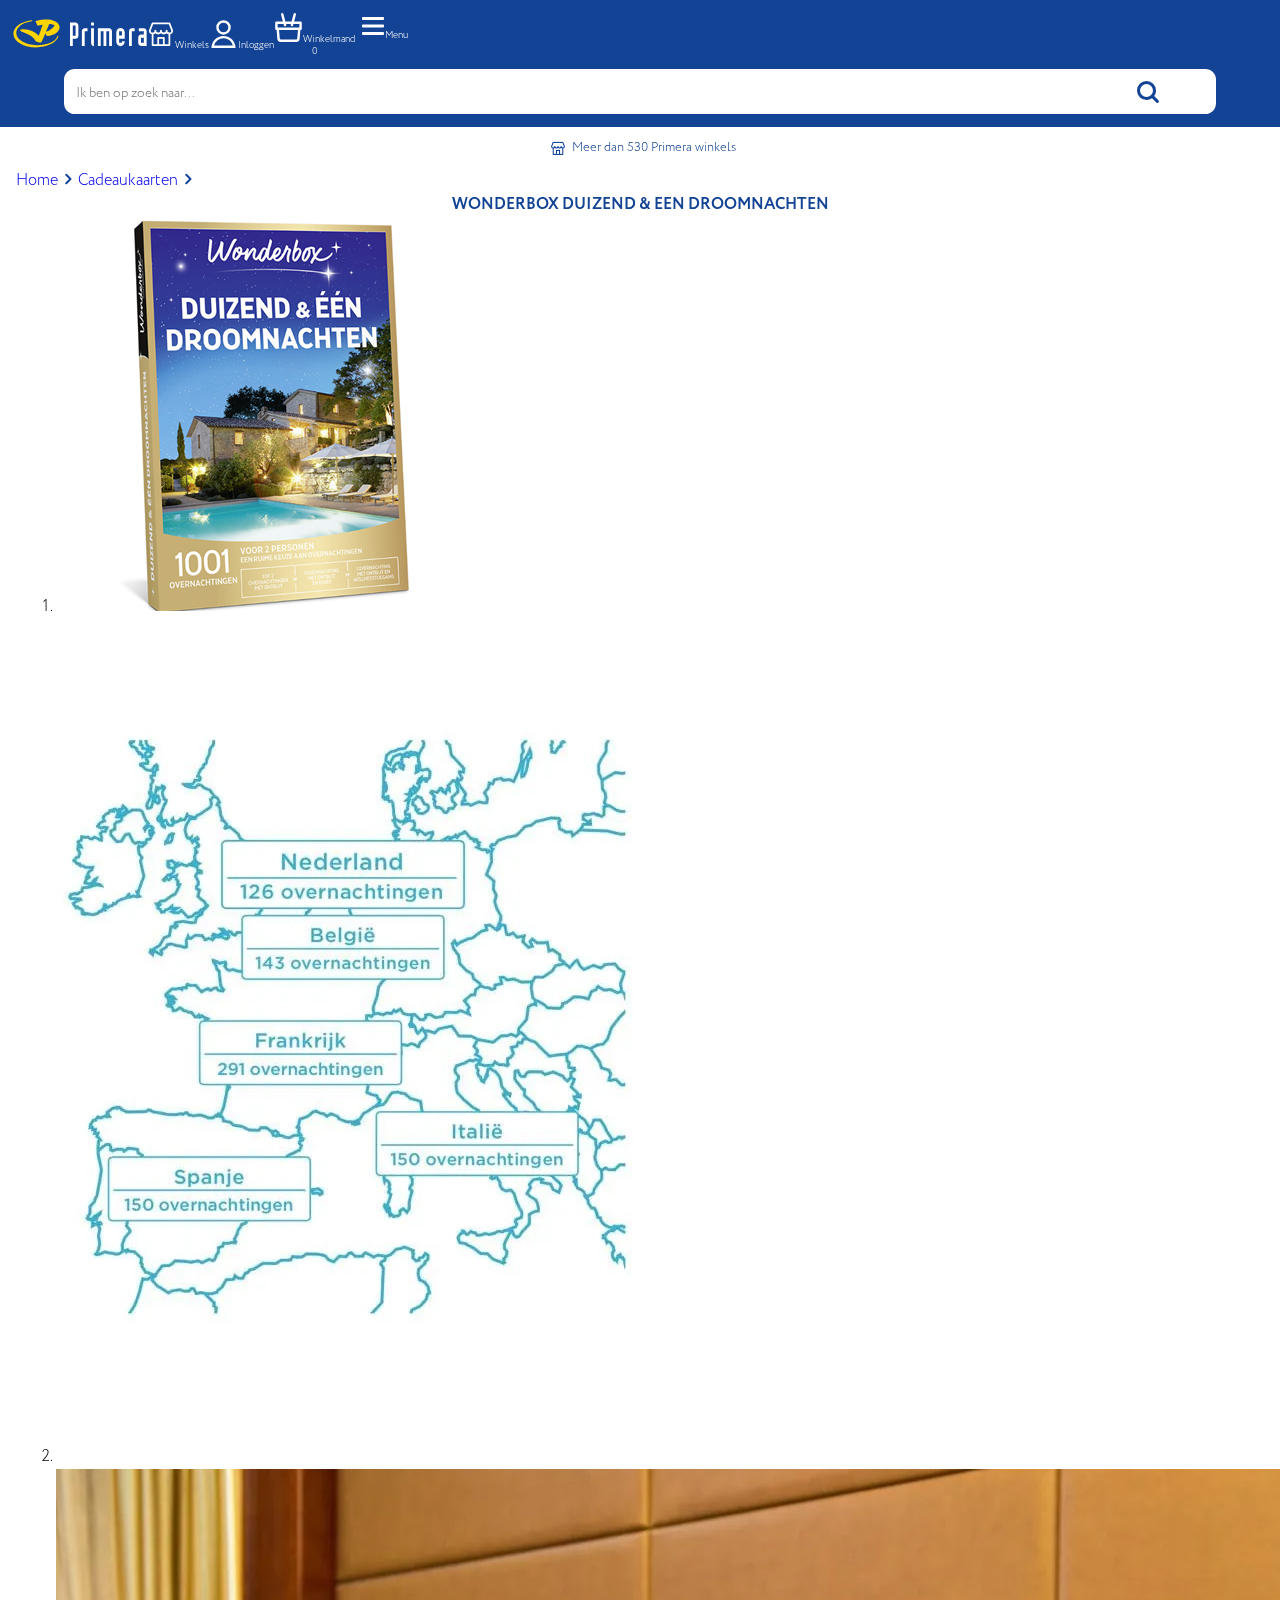
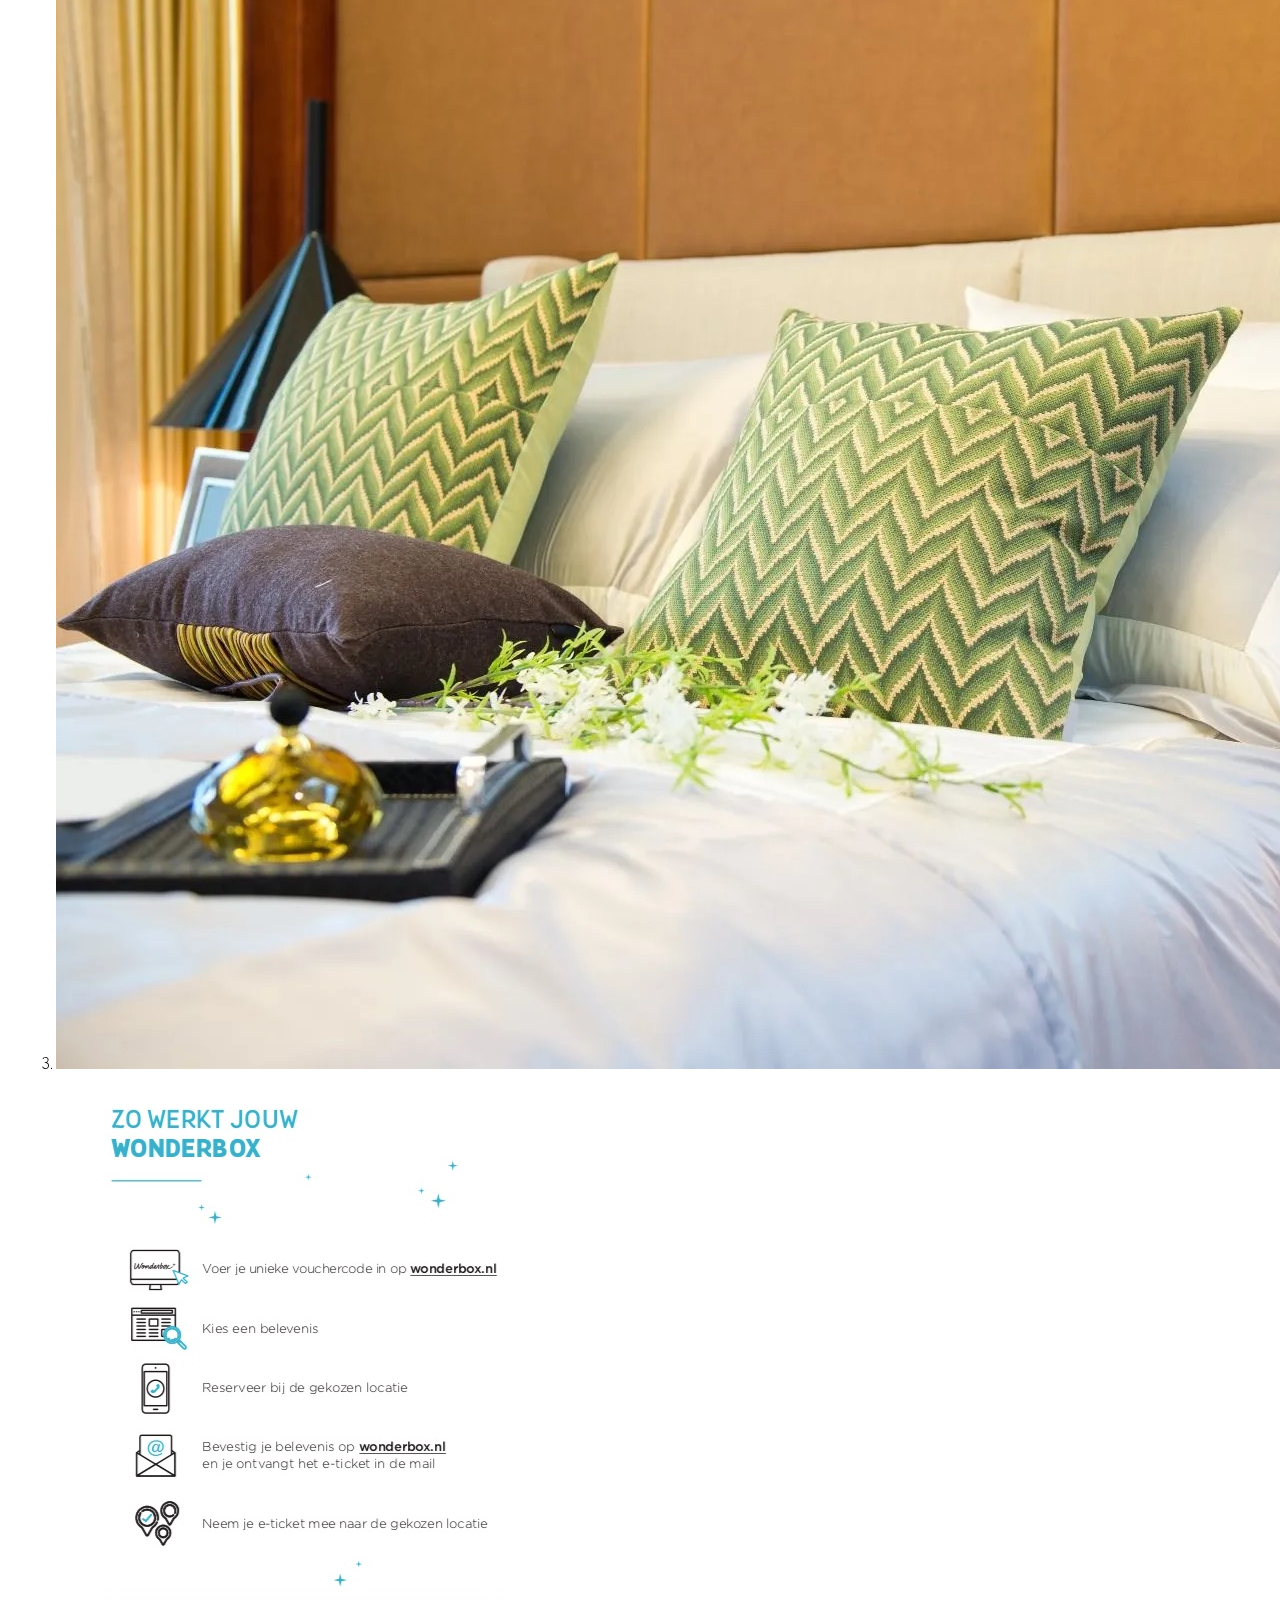
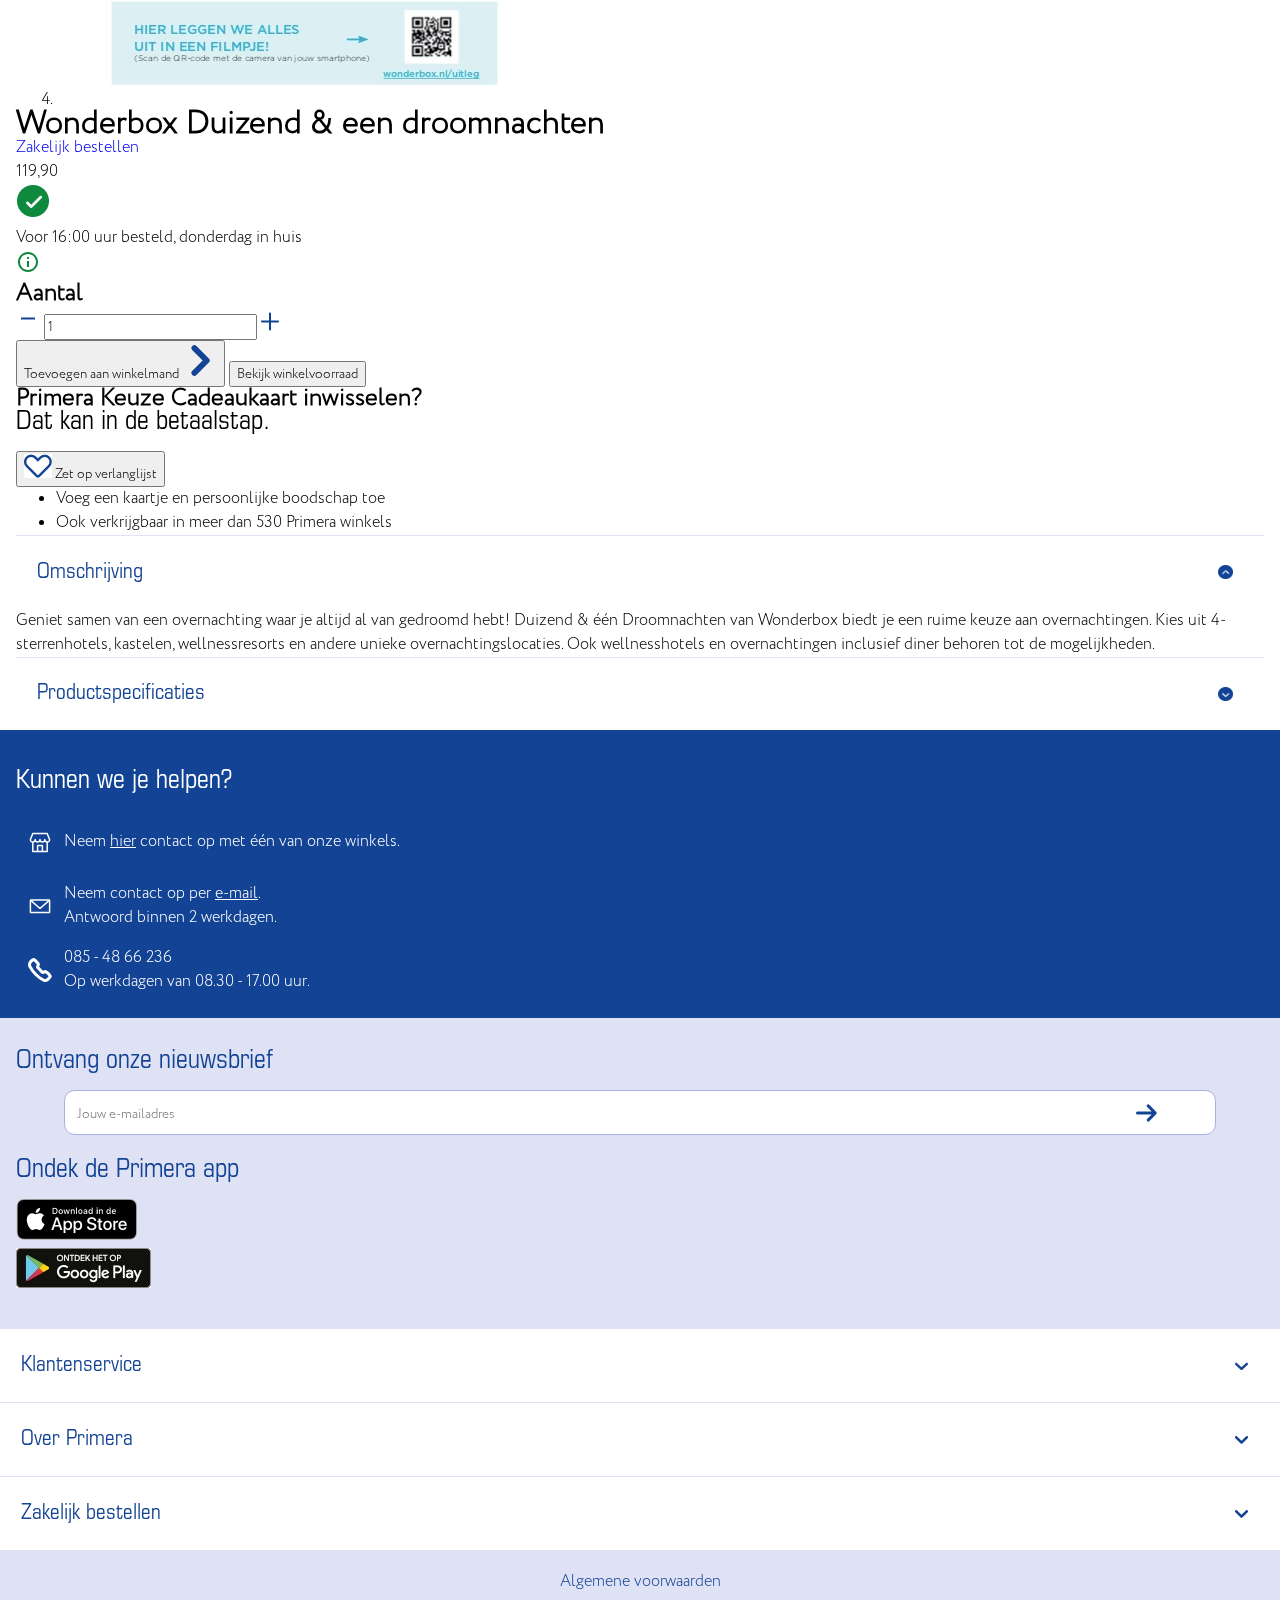
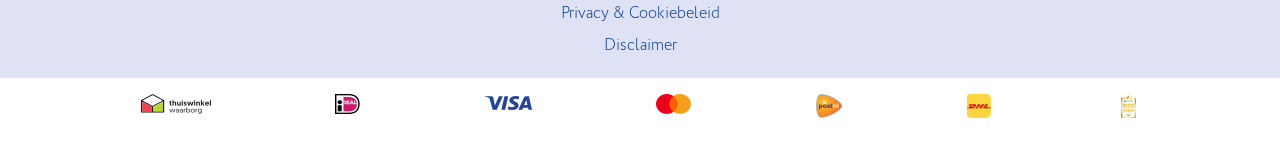
==== commit b953b9e1: "Add files via upload" ====
--- a/cadeaubox.html
+++ b/cadeaubox.html
@@ -8,7 +8,7 @@
 	<meta name="author" content="jouw naam">
 	<meta name="viewport" content="width=device-width, initial-scale=1">
 	
-	<title>Cadeaubox</title>
+	<title>Wonderbox</title>
 	
 	<link href="styles/product.css" rel="stylesheet">
 	<link rel="icon" type="image/svg+xml" href="images/favicon.svg">
@@ -28,7 +28,7 @@
 				<a href="#"><img src="images/icons/account_icon.svg" alt="">Inloggen</a>
 			</li>
 			<li>
-				<a href="#"><img src="images/icons/winkelmand_icon.svg" alt="">Winkelmand</a>
+				<a href="#"><img src="images/icons/winkelmand_icon.svg" alt="">Winkelmand<p>0</p></a>
 			</li>
 
 			<button aria-hidden="false">
@@ -92,38 +92,113 @@
 
     <main>
 
-        <a href="index.html">Home</a>
-        <img src="/images/icons/pijltje_blauw_icon.svg" alt="">
-        <a href="#">HOE JE ER BENT GEKOMEN</a>
-        <img src="/images/icons/pijltje_blauw_icon.svg" alt="">
-        <p>Cadeaubox Primera Keuze Cadeaukaart met Tony's Chocolonely</p>
-
-        <img src="" alt="">
-        <img src="" alt="">
+		<article>
+			<a href="index.html">Home</a>
+			<img src="images/icons/pijltje_blauw_icon.svg" alt="">
+			<a href="#">Cadeaukaarten</a>
+			<img src="images/icons/pijltje_blauw_icon.svg" alt="">
+			<p>Wonderbox Duizend & een droomnachten</p>
+		</article>
+
+		<ol>
+			<li>
+				<img src="images/wonderbox_1.jpg" alt="Wonderbox 1001 droomnachten cadeau tegoed">
+			</li>
+			<li>
+				<img src="images/kaart.jpeg" alt="Kaart van Eurpa waar de wonderbox gebruikt kan worden">
+			</li>
+			<li>
+				<img src="images/hotel.jpeg" alt="Foto van een bed in een hotelkamer">
+			</li>
+			<li>
+				<img src="images/zo_werkt_het.jpeg" alt="Foto met uitleg over hoe Wonderbox werkt">
+			</li>
+		</ol>	
 
         <section>
-            <h1>Cadeaubox Primera Keuze Cadeaukaart met Tony's Chocolonely</h1>
+            <h1>Wonderbox Duizend & een droomnachten</h1>
             <a href="#">Zakelijk bestellen</a>
-            <p>Vanaf:<p>
-            <p>5,-</p>
-
-            <img src="" alt="">
+            
+			<p>119,90</p>
+
+            <img src="images/icons/groen_vinkje.png" alt="">
+
             <p>Voor 16:00 uur besteld, donderdag in huis</p>
-            <img src="" alt="">
+
+            <img src="images/icons/groen_info.svg" alt="">
         </section>
 
-        <!-- <section>   PRIJSKEUZE  </section> -->
+        <section>   
+			<h2>Aantal</h2>
+			<img src="images/icons/min.svg">
+			<input type="number" min="0" value="1"> <!-- Met hulp van https://developer.mozilla.org/en-US/docs/Web/HTML/Element/input/number -->
+			<img src="images/icons/plus.svg">
+		</section>
+
 
         <article>
-            <p>Totaal:</p>
-            <p>5,-</p> <!-- micro interactie -->
-            <button aria-hidden="false">
-                <!-- micro interactie -->
-                Toevoegen aan winkelmand
-                <img src="/images/icons/pijltje_blauw_icon.svg" alt="">
-            </button>
-            <p>Primera Keuze Cadeaukaart inwisselen? Dat kan in de betaalstap.</p>
-        </article>
+			<button aria-hidden="false">
+				Toevoegen aan winkelmand
+				<img src="images/icons/pijltje_blauw_icon.svg" alt="">
+			</button>
+
+			<button aria-hidden="false">
+				Bekijk winkelvoorraad
+			</button>
+		</article>
+
+		<section>
+			<h2>Primera Keuze Cadeaukaart inwisselen?</h2>
+			<h3>Dat kan in de betaalstap.</h3>
+		</section>
+
+		<button>
+			<img src="images/icons/hartje.png" alt="">
+			Zet op verlanglijst
+		</button>
+
+		<article>
+			<ul>
+				<li>Voeg een kaartje en persoonlijke boodschap toe</li>
+				<li>Ook verkrijgbaar in meer dan 530 Primera winkels</li>
+			</ul>
+		</article>
+
+		<details open>
+			<summary>Omschrijving <img src="images/icons/open.png" alt=""></summary>
+			<p>Geniet samen van een overnachting waar je altijd al van gedroomd hebt! 
+				Duizend & één Droomnachten van Wonderbox biedt je een ruime keuze aan 
+				overnachtingen. Kies uit 4-sterrenhotels, kastelen, wellnessresorts en 
+				andere unieke overnachtingslocaties. Ook wellnesshotels en overnachtingen 
+				inclusief diner behoren tot de mogelijkheden.</p>
+		</details>
+		<details>
+			<summary>Productspecificaties <img src="images/icons/dicht.png" alt=""></summary>
+			<table> <!-- Met hulp van https://developer.mozilla.org/en-US/docs/Web/HTML/Element/table -->
+				<tr>
+					<th>Assortiment</th>
+					<td>Cadeaukaarten</td>
+				</tr>
+				<tr>
+					<th>Voor wie is het?</th>
+					<td>Man, Vrouw</td>
+				</tr>
+				<tr>
+					<th>Geefmoment</th>
+					<td>Afscheidscadeau, Bedankt, Beterschap, Geboorte, Gefeliciteerd, 
+						Geslaagd, Huwelijk, Jubileum, Romantisch, Verjaardag, Verjaardagscadeau 
+						man, Verjaardagscadeau vrouw, Voor haar, Voor hem</td>
+				</tr>
+				<tr>
+					<th>Merk</th>
+					<td>Wonderbox</td>
+				</tr>
+				<tr>
+					<th>Verzendmethode</th>
+					<td>Per post</td>
+				</tr>
+			</table>
+		</details>
 
 
 
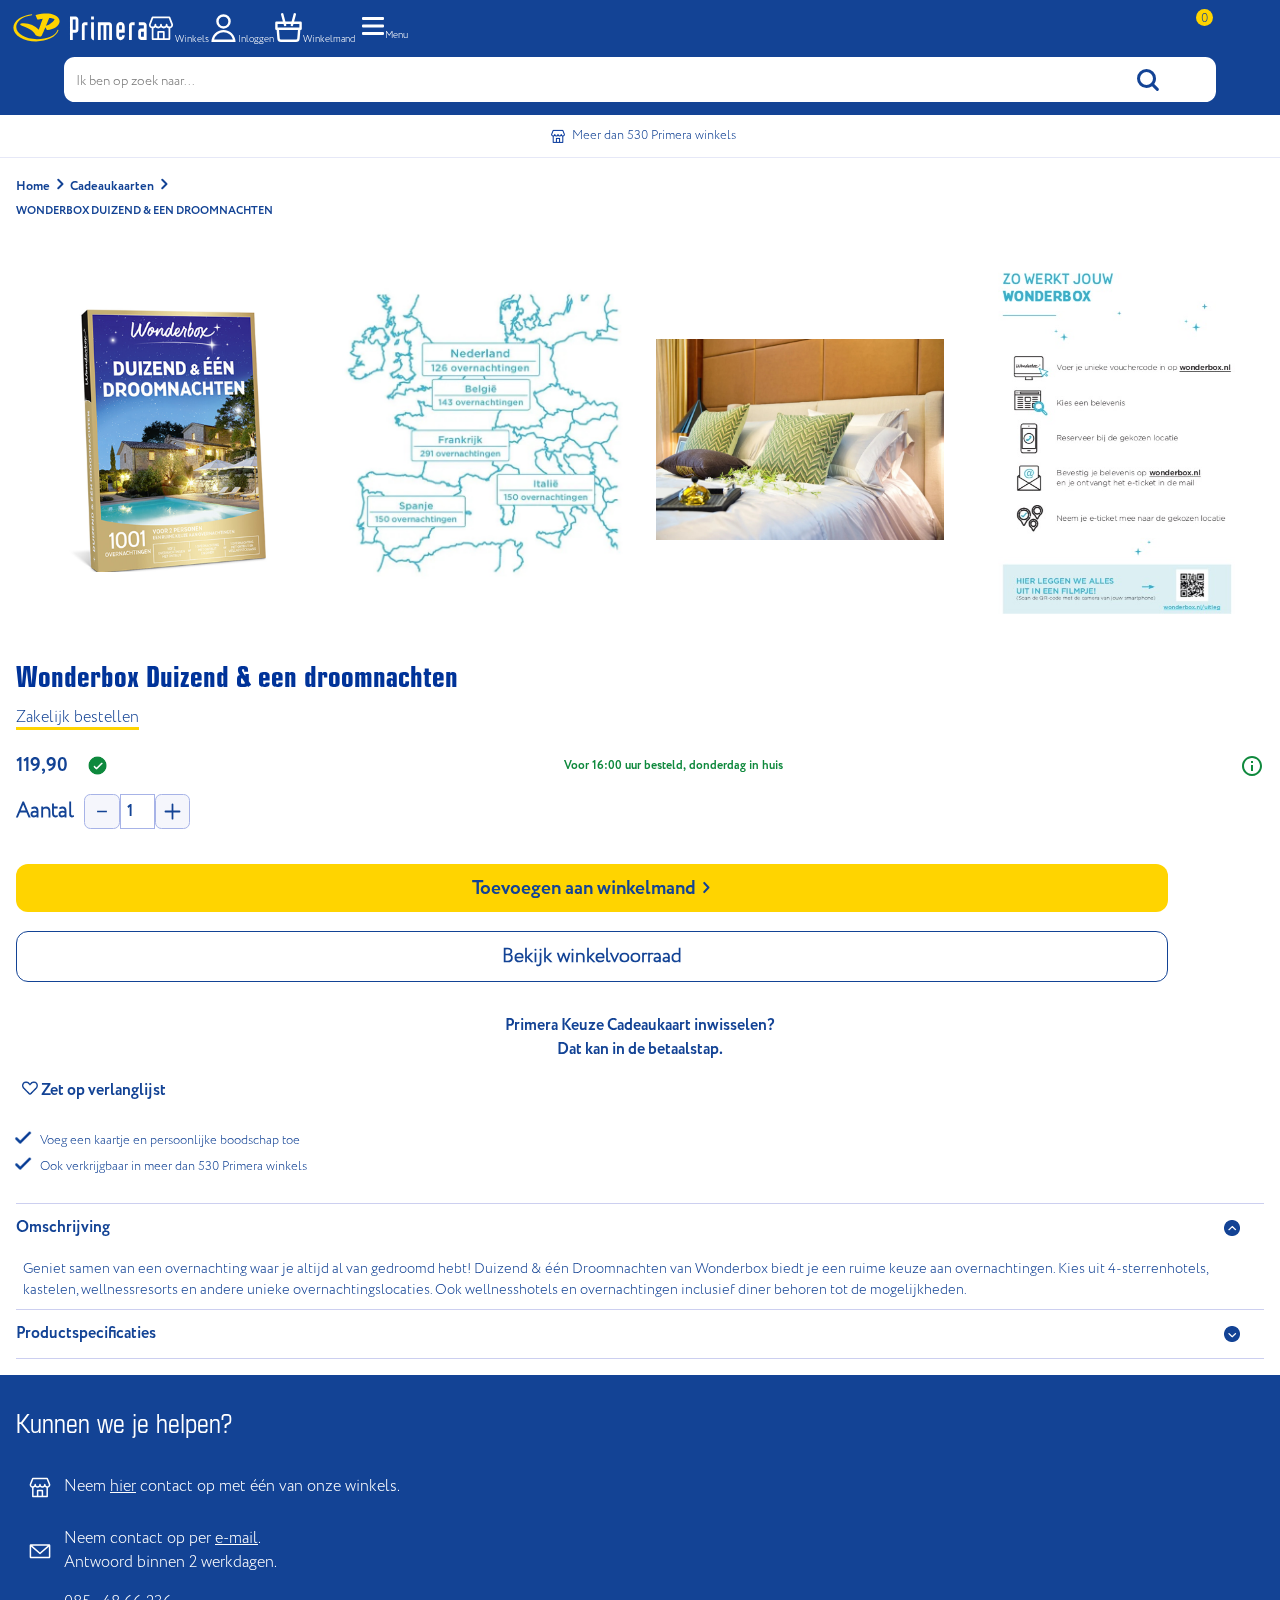
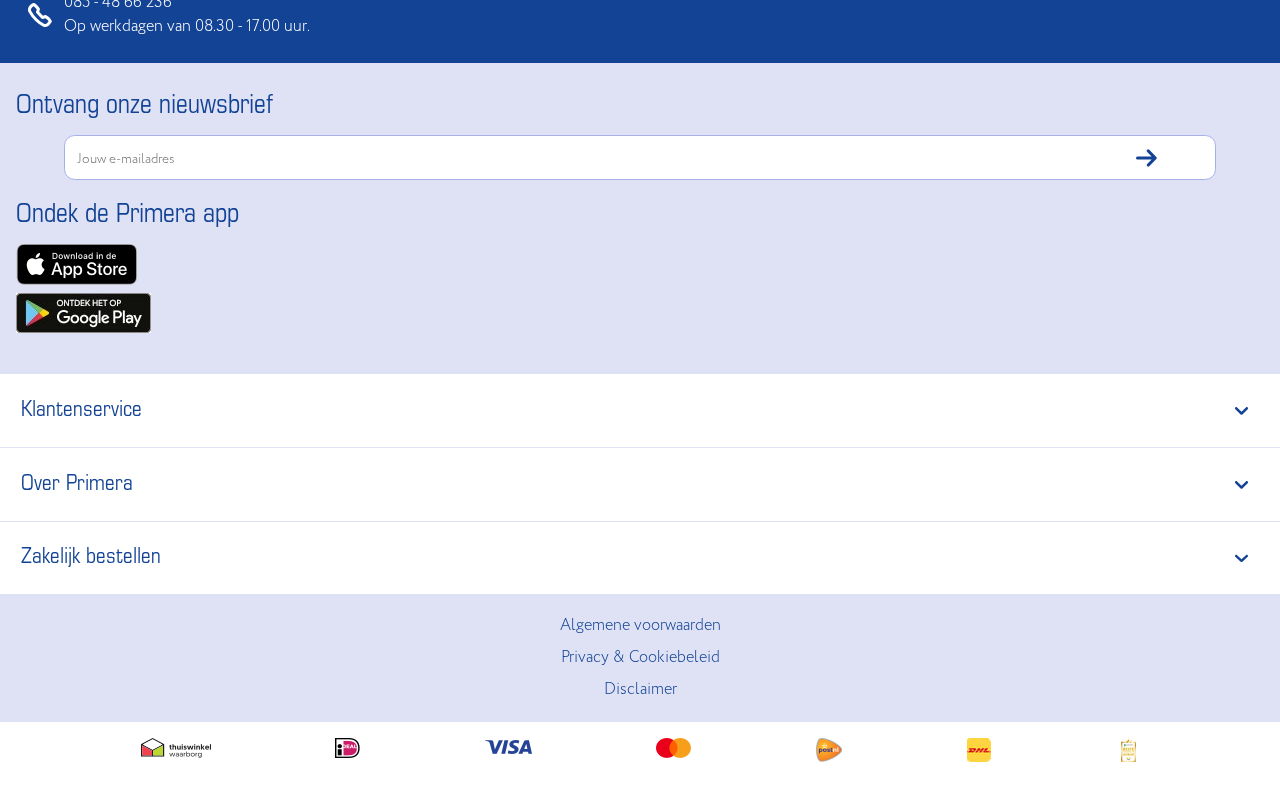
==== commit 544f77c9: "Add files via upload" ====
--- a/cadeaubox.html
+++ b/cadeaubox.html
@@ -130,9 +130,9 @@
 
         <section>   
 			<h2>Aantal</h2>
-			<img src="images/icons/min.svg">
+			<img src="images/icons/min.svg" alt="">
 			<input type="number" min="0" value="1"> <!-- Met hulp van https://developer.mozilla.org/en-US/docs/Web/HTML/Element/input/number -->
-			<img src="images/icons/plus.svg">
+			<img src="images/icons/plus.svg" alt="">
 		</section>
 
 
--- a/styles/product.css
+++ b/styles/product.css
@@ -109,6 +109,25 @@
 }
 
 
+header ul:nth-child(1) a p { /* Met hulp van codepen animaties opdracht 3 */ 
+  position:absolute;
+  right: 5.2em;
+  top: .7em;
+  
+  width: 1.3em;
+  height: 1.3em;
+  padding: 0 .25em;
+  
+  background-color: #ffd400;
+  border-radius: 100%;
+  
+  font-size: 1.35em;
+  text-align: center;
+  line-height: 1.5em;
+  color: #134395;
+}
+
+
 
 /* --- zoekbalk --- */
 form {
@@ -294,6 +313,8 @@
   animation-delay: 0s;
   animation-iteration-count: infinite;
   animation-fill-mode: forwards;
+  border-bottom: solid 1px #e6e8f7;
+
 }
 
 
@@ -317,7 +338,7 @@
   animation-delay: 0s;
   animation-iteration-count: infinite;
   animation-fill-mode: forwards;
-
+  border-bottom: solid 1px #e6e8f7;
 }
 
 
@@ -341,7 +362,7 @@
   animation-delay: 0s;
   animation-iteration-count: infinite;
   animation-fill-mode: forwards;
-
+  border-bottom: solid 1px #e6e8f7;
 }
 
 
@@ -364,8 +385,318 @@
 /* ---- main ---- */
 /* -------------- */
 main {
-    padding: 0 1em;
-  }
+  padding: 1em;
+}
+
+
+
+/* --- breadcrumbs --- */
+main article a {
+  color: #134395;
+  font-size: .8rem;
+  font-family: 'Circe-Bold','Helvetica Neue',sans-serif;
+}
+
+
+main article p {
+  font-size: .7rem;
+  color: #134395;
+  text-align: left;
+}
+
+
+
+/* --- carousel --- */
+main ol {
+  display: flex;
+  padding: 0;
+  overflow: scroll;
+}
+
+
+main ol li{
+  list-style: none;
+  
+}
+
+
+main ol img {
+  width: 18rem;
+  margin: 1em;
+}
+
+
+
+/* --- prijs en info --- */
+main section:nth-of-type(1) {
+  display: grid;
+  align-items: center;
+  grid-template-columns: 4.5em 1.2em 1fr 1.5em;
+  grid-template-areas: 
+  "h1 h1 h1 h1 "
+  "a a a a"
+  "p1 img1 p2 img2";
+}
+
+
+h1 {
+  color: #039;
+  line-height: 1.2em;
+  font-size: 1.7rem;
+  font-family: 'EurostileLtStd-Bold','Helvetica Neue',sans-serif;
+  font-weight: 100;
+
+  grid-area: h1;
+}
+
+
+main section:nth-of-type(1) a {
+  color: #134395;
+  text-decoration: underline;
+  text-decoration-color: #ffd400;
+  text-decoration-thickness: 3px;
+  text-underline-offset: .3em; /* Met hulp van https://developer.mozilla.org/en-US/docs/Web/CSS/text-underline-offset */
+  margin: .5em 0 1.5em 0;
+
+  grid-area: a;
+}
+
+
+main section:nth-of-type(1) p:nth-of-type(1) {
+  color: #134395;
+  font-family: 'Circe-Bold','Helvetica Neue',sans-serif;
+  font-size: 1.2rem;
+
+  grid-area: p1;
+}
+
+
+main section:nth-of-type(1) p:nth-of-type(2) {
+  color: #0f893d;
+  font-family: 'Circe-Bold','Helvetica Neue',sans-serif;
+  font-size: .75rem;
+  padding: 0 .5em;
+  justify-self: center;
+
+  grid-area: p2;
+}
+
+
+main section:nth-of-type(1) img:nth-of-type(1) {
+  width: 1.2em;
+
+  grid-area: img1;
+}
+
+
+main section:nth-of-type(1) img:nth-of-type(2) {
+  
+  grid-area: img2;
+}
+
+
+
+/* aantal */
+main section:nth-of-type(2) {
+  display: flex;
+  margin: 1em 0;
+  align-items: center;
+}
+
+
+main section:nth-of-type(2) h2{
+  color: #134395;
+  font-size: 1.3em;
+  margin: 0 .5em 0 0;
+}
+
+
+main section:nth-of-type(2) img {
+  width: 2.2em;
+  height: 2.2em;
+  background:#f5f6fc;
+  border-radius: .4em;
+  border: 1px solid #a7b3e7;
+  vertical-align: middle;
+  padding: .5em .3em;
+}
+
+
+main section:nth-of-type(2) input {
+  width: 2.2em;
+  height: 2.2em;
+
+  text-align: center;
+  font-size: 1em;
+  color: #134395;
+  font-family: 'Circe-Bold','Helvetica Neue',sans-serif;
+
+  border: 1px solid #a7b3e7;
+  vertical-align: middle;
+
+  /* -moz-appearance: textfield;   Met hulp van https://www.w3schools.com/howto/howto_css_hide_arrow_number.asp */
+}
+
+
+
+/* --- knoppen --- */
+main article:nth-of-type(2) {
+  display: flex;
+  flex-direction: column;
+  /* justify-content: flex-end; */
+  margin-bottom: 2em;
+}
+
+
+main article:nth-of-type(2) button:nth-child(1){
+  color: #134395;
+  background-color: #ffd400;
+  width: 90vw;
+  padding: 0.5em 1em 0.5em 1em;
+  margin: 1em 0;
+  border-radius: 12px;
+  border: none;
+
+  font-size: 1.2rem;
+  font-family: 'Circe-Bold','Helvetica Neue',sans-serif;
+}
+
+
+main article:nth-of-type(2) button:nth-child(2) {
+  color: #134395;
+  width: 90vw;
+  background-color: transparent;
+  border-radius: 12px;
+  border: solid .1px #134395;
+  padding: 0.5em 1em 0.5em 1em;
+
+  font-size: 1.2rem;
+  font-weight: 900;
+  font-family: 'Circe-Regular','Helvetica Neue',sans-serif;
+}
+
+
+main article:nth-of-type(2) img {
+  width: .8rem;
+}
+
+
+/* --- cadeaukaart inwisselen --- */
+main section:nth-of-type(3) h2, main section:nth-of-type(3) h3 {
+  color: #134395;
+  text-align: center;
+  
+  font-size: 1rem;
+  font-weight: 100;
+  font-family: 'Circe-Bold','Helvetica Neue',sans-serif;
+}
+
+
+main section:nth-of-type(3) {
+  margin: 0 0 1em 0;
+}
+
+
+
+/* --- verlanglijst --- */
+main>button {
+  background-color: transparent;
+  border: none;
+  color: #134395;
+
+  font-size: 1em;
+  font-weight: 100;
+  font-family: 'Circe-Bold','Helvetica Neue',sans-serif;
+}
+
+
+main>button img {
+  width: 1em;
+}
+
+
+
+/* --- checklist --- */
+main li {
+  list-style-image: url(../images/icons/vinkje_blauw.png);  /* Met hulp van https://developer.mozilla.org/en-US/docs/Web/CSS/list-style-image */
+  color: #134395;
+  font-size: .8em;
+  align-self: center;
+}
+
+
+main ul {
+  padding: 1.5em;
+}
+
+
+
+/* --- uitklapbaar menu --- */
+main details {
+  width: 100%;
+  padding: 0;
+}
+
+
+main details summary {
+  background-color: #fff;
+  line-height: 1em;
+  border-top: 1px solid #cccff0;
+  padding: 1em 1.5em 1em 0em;
+
+  display: flex;
+  align-items: center;
+  justify-content: flex-start;
+
+  color: #134395;
+  font-weight: 100;
+  font-size: 1rem;
+  font-family: 'Circe-Bold','Helvetica Neue',sans-serif;
+}
+
+
+main details:nth-of-type(2) summary {
+  border-bottom: 1px solid #cccff0;
+}
+
+
+main details img {
+  width: 1em;
+  height: auto;
+  margin-left: auto;
+}
+
+
+main details p {
+  color: #134395;
+  font-size: .9em;
+  line-height: 1.5em;
+  padding: .5em;
+}
+
+
+/* tabel */
+main table {
+  border-collapse: collapse; /* Met hulp van https://developer.mozilla.org/en-US/docs/Web/CSS/border-collapse */
+}
+
+
+main tr {
+  font-size: .8em;
+  border-bottom: 1px solid #cccff0;
+  text-align: left;
+
+  color: #134395;
+}
+
+
+main th {
+  width: 35%;
+  vertical-align: top;
+}
+
+
+
 
 
 
@@ -453,7 +784,7 @@
 }
 
 
-footer section:nth-of-type(2) h2, h3 {
+footer section:nth-of-type(2) h2, footer section:nth-of-type(2) h3 {
   font-family: 'EurostileLtStd-Cn','Helvetica Neue',sans-serif;
   font-size: 1.6em;
   font-weight: 400;
@@ -485,14 +816,13 @@
 
 
 /* --- uitklapbare lijst --- */
-details {
+footer details {
   width: 100%;
   padding: 0;
 }
 
 
-details summary {
-  list-style: none;
+footer details summary {
   background-color: #fff;
   line-height: 1.5em;
   border-top: 1px solid #DFE2F5;
@@ -509,21 +839,21 @@
 }
 
 
-details img {
+footer details img {
   width: .7em;
   height: auto;
   margin-left: auto;
 }
 
 
-details article {
+footer details article {
   display: flex;
   flex-direction: column;
 
 }
 
 
-details article a {
+footer details article a {
   padding-left: .5em;
   color: #134395;
 }
